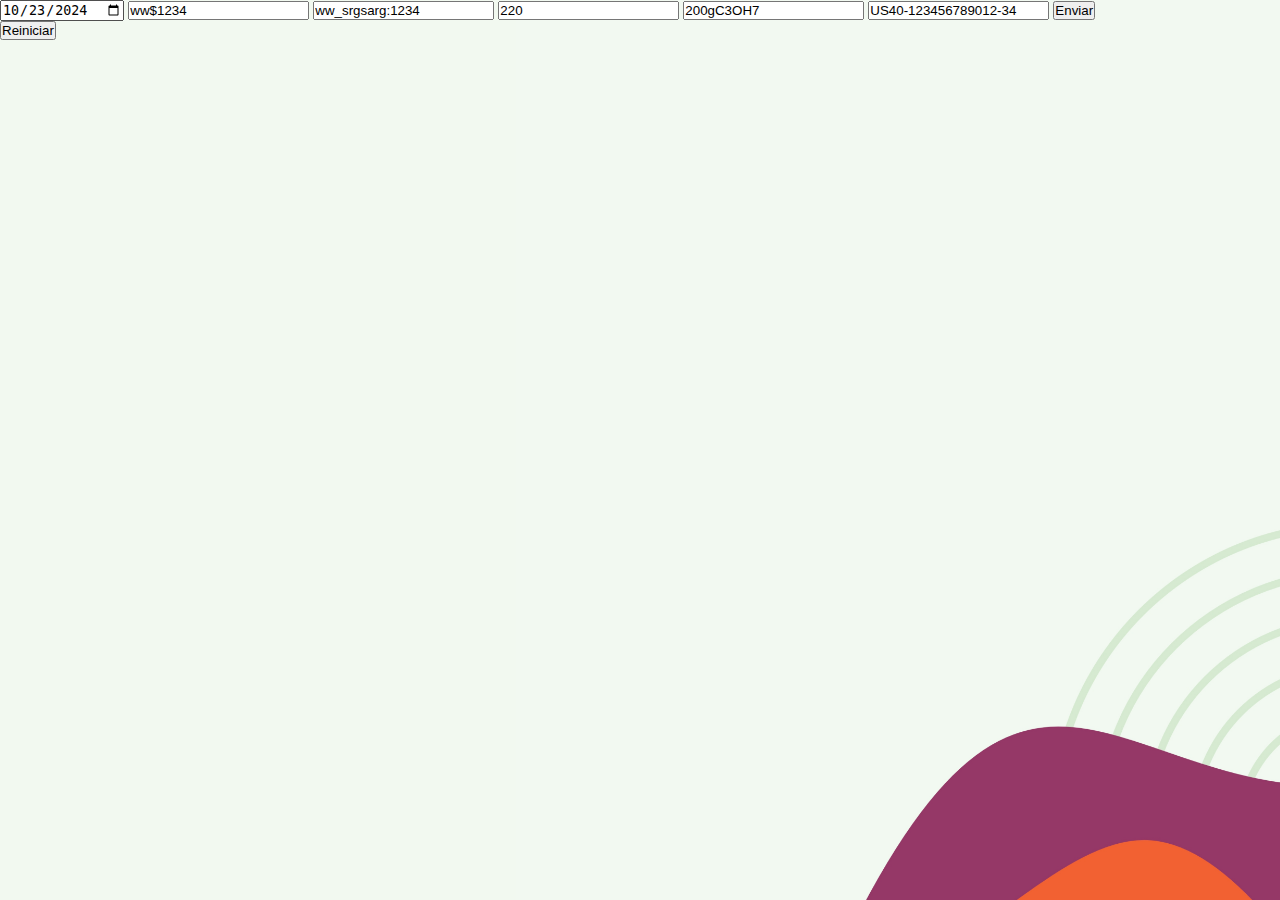
==== distribucion/index.html @ 569f1670 "1. Se cambio el diseño del fondo del juego de parejas 2. Se cambió la posición de la tabla del juego" ====
<!DOCTYPE html>
<html lang="es">
<head>
    <meta charset="UTF-8">
    <meta name="viewport" content="width=device-width, initial-scale=1.0">
    <link rel="stylesheet" href="css/style.css">
    <title>Distribución</title>
</head>
<body>
    <div id="contenedor">
        <form id="producto">
            <input type="date" id="fecha" value="2024-10-23">
            <input type="text" id="cocinero" placeholder="Nombre cocinero" value="ww$1234">
            <input type="text" id="direccion" placeholder="Dirección destino" value="ww_srgsarg:1234">
            <input type="number" id="gramos" placeholder="Gramos" value="220">
            <input type="text" id="composicion" placeholder="Composición" value="200gC3OH7">
            <input type="text" id="cuenta" placeholder="Nº Cuenta" value="US40-123456789012-34">
            <button>Enviar</button>
        </form>
    
        <h2 id="contador"></h2>
        <button id="reiniciar">Reiniciar</button>
    </div>

    <script src="js/script.js"></script>
    <script src="js/cookies.js"></script>
</body>
</html>
---- distribucion/css/style.css ----
* {
    padding: 0;
    margin: 0;
    box-sizing: border-box;
}

body {
    width: 100%;
    height: 100vh;
    background: center/cover no-repeat url("../img/fondo.png");
}
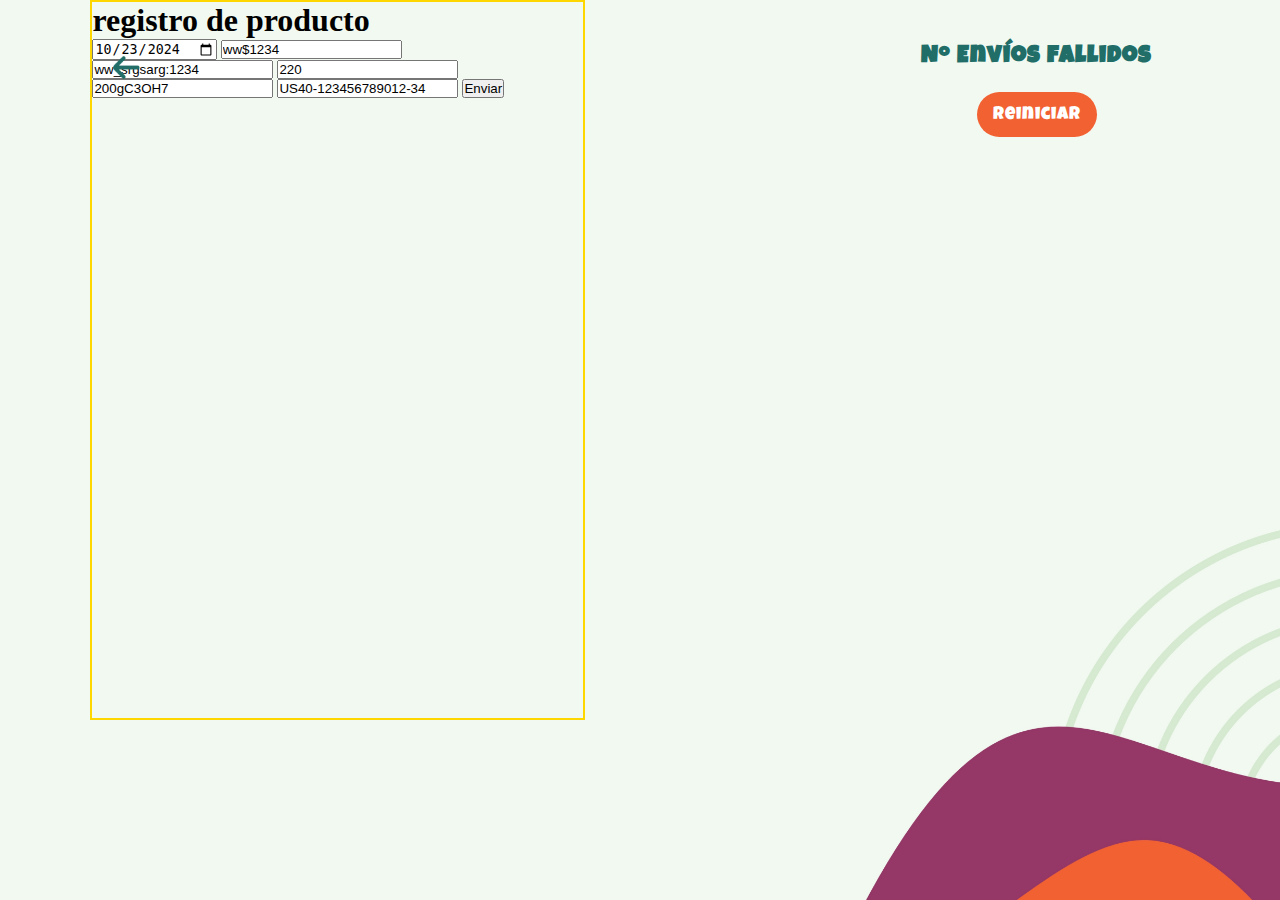
==== commit 357abf20: "Avance en los estilos de la sección del formulario" ====
--- a/distribucion/index.html
+++ b/distribucion/index.html
@@ -8,18 +8,30 @@
 </head>
 <body>
     <div id="contenedor">
-        <form id="producto">
-            <input type="date" id="fecha" value="2024-10-23">
-            <input type="text" id="cocinero" placeholder="Nombre cocinero" value="ww$1234">
-            <input type="text" id="direccion" placeholder="Dirección destino" value="ww_srgsarg:1234">
-            <input type="number" id="gramos" placeholder="Gramos" value="220">
-            <input type="text" id="composicion" placeholder="Composición" value="200gC3OH7">
-            <input type="text" id="cuenta" placeholder="Nº Cuenta" value="US40-123456789012-34">
-            <button>Enviar</button>
-        </form>
-    
-        <h2 id="contador"></h2>
-        <button id="reiniciar">Reiniciar</button>
+        <div id="volver">
+            <a href="/Inicio/index.html"><img src="img/volver.png"></a>
+        </div>
+
+        <div class="cont-form">
+            <h1>registro de producto</h1>
+
+            <form id="producto">
+                <input type="date" id="fecha" value="2024-10-23">
+                <input type="text" id="cocinero" placeholder="Nombre cocinero" value="ww$1234">
+                <input type="text" id="direccion" placeholder="Dirección destino" value="ww_srgsarg:1234">
+                <input type="number" id="gramos" placeholder="Gramos" value="220">
+                <input type="text" id="composicion" placeholder="Composición" value="200gC3OH7">
+                <input type="text" id="cuenta" placeholder="Nº Cuenta" value="US40-123456789012-34">
+                <button>Enviar</button>
+            </form>
+        </div>
+
+
+        <div id="fallos">
+            <h1>Nº Envíos fallidos</h1>
+            <p id="contador"></p>
+            <button id="reiniciar">Reiniciar</button>
+        </div>
     </div>
 
     <script src="js/script.js"></script>
--- a/distribucion/css/style.css
+++ b/distribucion/css/style.css
@@ -1,3 +1,13 @@
+@font-face {
+    font-family: "LuckiestGuy";
+    src: url("../fuentes/Luckiest_Guy/LuckiestGuy-Regular.ttf");
+}
+
+@font-face {
+    font-family: "Inter";
+    src: url("../fuentes/Inter/static/Inter_18pt-Regular.ttf");
+}
+
 * {
     padding: 0;
     margin: 0;
@@ -8,5 +18,66 @@
     width: 100%;
     height: 100vh;
     background: center/cover no-repeat url("../img/fondo.png");
+    display: flex;
+    justify-content: center;
 }
 
+#volver {
+    width: 10%;
+    position: absolute;
+    top: 5%;
+    left: 8%;
+}
+
+#volver img{
+    width: 45px;
+    height: 45px;
+}
+
+.cont-form {
+    border: 2px solid gold;
+    width: 45%;
+    height: 80%;
+    display: flex;
+    flex-direction: column;
+}
+
+
+#fallos {
+    color: #216E68;
+    font-family: "LuckiestGuy";
+    font-size: 42px;
+    text-align: center;
+    position: absolute;
+    top: 5%;
+    right: 10%;
+    display: flex;
+    flex-direction: column;
+    align-items: center;
+    justify-content: center;
+    gap: 3%;
+}
+
+#fallos h1 {
+    font-size: 24px;
+    letter-spacing: 1px;
+}
+
+#fallos button {
+    background-color: #F26132;
+    color: white;
+    border: none;
+    font-family: "LuckiestGuy";
+    letter-spacing: 1px;
+    width: 120px;
+    height: 45px;
+    border-radius: 50px;
+    font-size: 18px;
+    cursor: pointer;
+    transition: 0.3s ease;
+    margin-top: 10%;
+}
+
+#fallos button:hover{
+    background-color: #953867;
+}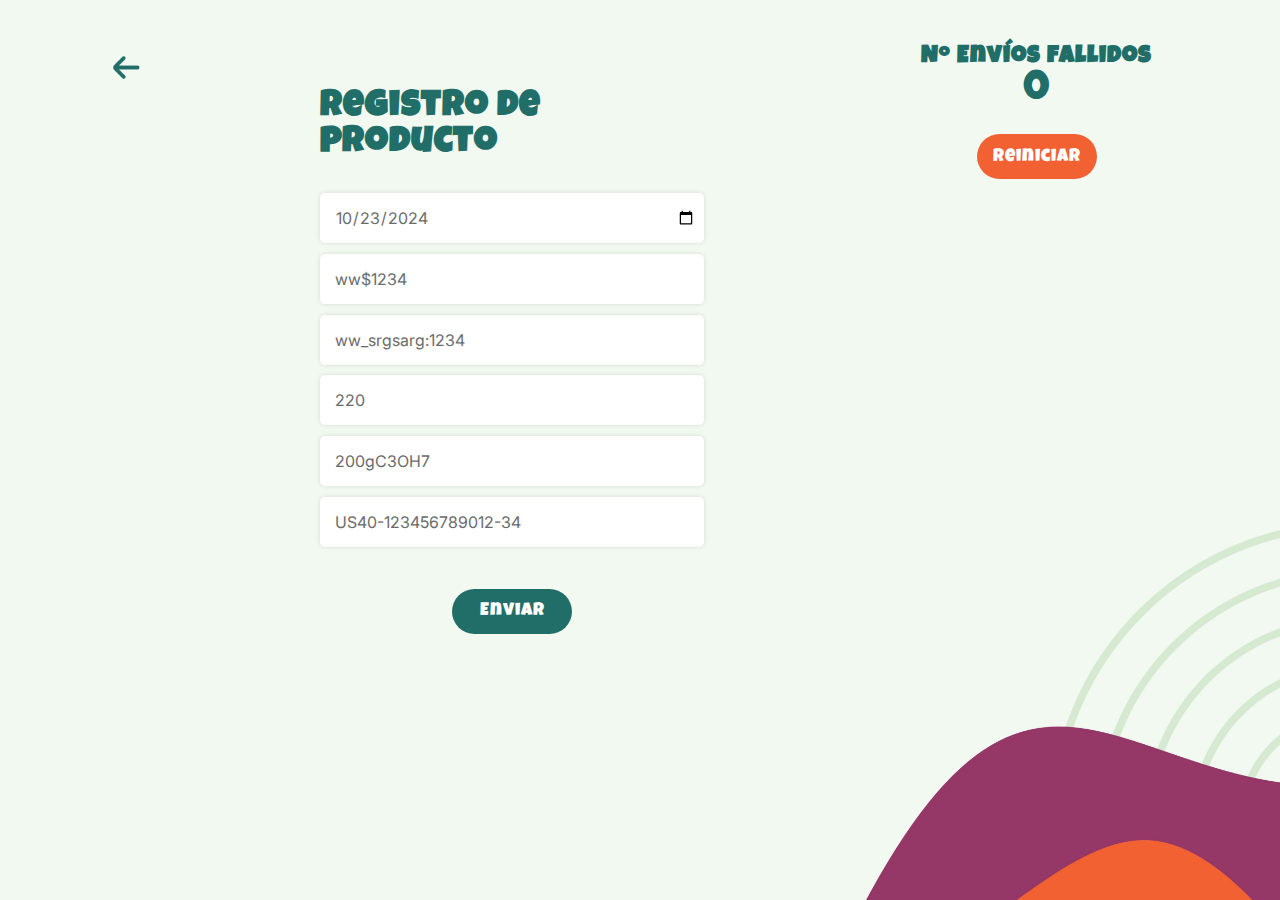
==== commit 216ac6a2: "1. Estilizada sección del formulario 2. Se comentó: a. El CSS del form b. el JS del test 3. Se elimi" ====
--- a/distribucion/index.html
+++ b/distribucion/index.html
@@ -16,13 +16,13 @@
             <h1>registro de producto</h1>
 
             <form id="producto">
-                <input type="date" id="fecha" value="2024-10-23">
-                <input type="text" id="cocinero" placeholder="Nombre cocinero" value="ww$1234">
-                <input type="text" id="direccion" placeholder="Dirección destino" value="ww_srgsarg:1234">
-                <input type="number" id="gramos" placeholder="Gramos" value="220">
-                <input type="text" id="composicion" placeholder="Composición" value="200gC3OH7">
-                <input type="text" id="cuenta" placeholder="Nº Cuenta" value="US40-123456789012-34">
-                <button>Enviar</button>
+                <input class="input" type="date" id="fecha" value="2024-10-23">
+                <input class="input" type="text" id="cocinero" placeholder="Nombre cocinero" value="ww$1234">
+                <input class="input" type="text" id="direccion" placeholder="Dirección destino" value="ww_srgsarg:1234">
+                <input class="input" type="number" id="gramos" placeholder="Gramos" value="220">
+                <input class="input" type="text" id="composicion" placeholder="Composición" value="200gC3OH7">
+                <input class="input" type="text" id="cuenta" placeholder="Nº Cuenta" value="US40-123456789012-34">
+                <button id="enviar">Enviar</button>
             </form>
         </div>
 
--- a/distribucion/css/style.css
+++ b/distribucion/css/style.css
@@ -19,7 +19,7 @@
     height: 100vh;
     background: center/cover no-repeat url("../img/fondo.png");
     display: flex;
-    justify-content: center;
+    align-items: center;
 }
 
 #volver {
@@ -34,14 +34,54 @@
     height: 45px;
 }
 
+
+#contenedor {
+    width: 30%;
+    margin-left: 25%;
+    height: 80%;
+}
+
+/*====================== FORMULARIO ====================*/
+
 .cont-form {
-    border: 2px solid gold;
-    width: 45%;
-    height: 80%;
+    width: 100%;
+    height: 90%;
     display: flex;
     flex-direction: column;
+    align-items: center;
 }
 
+.cont-form h1{
+    font-size: 36px;
+    font-family: "LuckiestGuy";
+    letter-spacing: 1px;
+    color: #216E68;
+}
+
+.cont-form form {
+    display: flex;
+    flex-direction: column;
+    gap: 2%;
+    width: 100%;
+    height: 100%;
+    margin-top: 8%;
+}
+
+.input {
+    border: none;
+    border-radius: 5px;
+    box-shadow: 0 0 5px rgba(0, 0, 0, 0.116);
+    background-color: white;
+    height: 50px;
+    padding: 2%;
+    padding-left: 4%;
+    font-size: 16px;
+    font-family: "inter";
+    color: rgb(107, 107, 107);
+}
+
+
+/*====================== CONTADOR FALLOS EN LOS ENVÍOS ====================*/
 
 #fallos {
     color: #216E68;
@@ -63,8 +103,14 @@
     letter-spacing: 1px;
 }
 
-#fallos button {
-    background-color: #F26132;
+/*====================== CONTADOR FALLOS EN LOS ENVÍOS ====================*/
+#etiqueta{
+
+}
+
+/*====================== BOTONES ====================*/
+
+#fallos button, #volverForm, #enviar{
     color: white;
     border: none;
     font-family: "LuckiestGuy";
@@ -75,9 +121,24 @@
     font-size: 18px;
     cursor: pointer;
     transition: 0.3s ease;
-    margin-top: 10%;
 }
 
-#fallos button:hover{
+#fallos button, #volverForm  {
+    margin-top: 10%;
+    background-color: #F26132;
+}
+
+#fallos button:hover, #enviar:hover, #volverForm:hover{
     background-color: #953867;
+}
+
+#enviar {
+    background-color: #216E68;
+    align-self: center;
+    margin-top: 8%;
+}
+
+#volverForm {
+    width: 200px;
+    height: 40px;
 }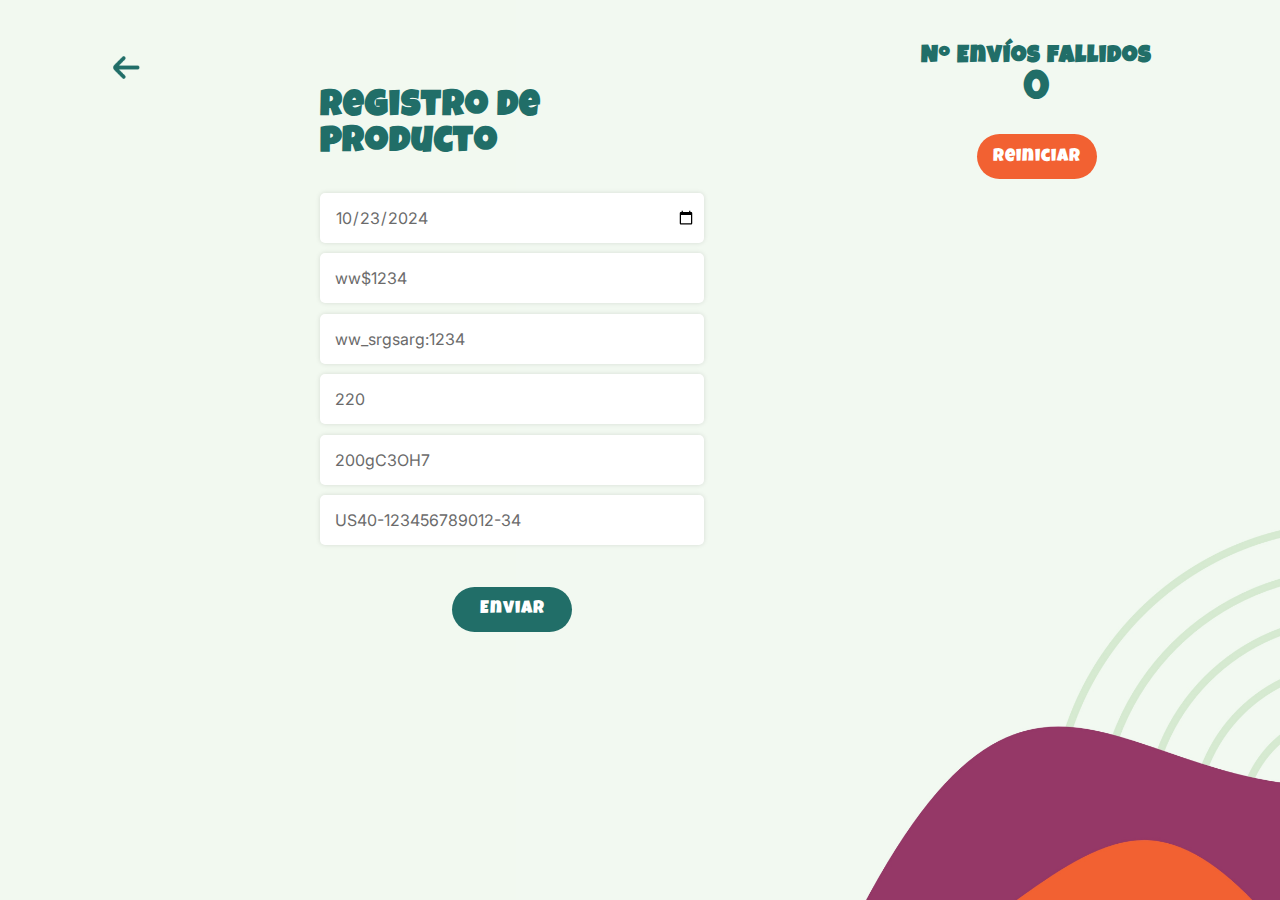
==== commit ed81f57d: "Error de no redireccionado a inicio corregido" ====
--- a/distribucion/index.html
+++ b/distribucion/index.html
@@ -9,7 +9,7 @@
 <body>
     <div id="contenedor">
         <div id="volver">
-            <a href="/Inicio/index.html"><img src="img/volver.png"></a>
+            <a href="../Inicio/index.html"><img src="img/volver.png"></a>
         </div>
 
         <div class="cont-form">
--- a/distribucion/css/style.css
+++ b/distribucion/css/style.css
@@ -105,7 +105,21 @@
 
 /*====================== CONTADOR FALLOS EN LOS ENVÍOS ====================*/
 #etiqueta{
+    font-family: "inter";
+    line-height: 35px;
+    font-size: 18px;
+}
 
+#producto {
+    font-family: "LuckiestGuy";
+    font-size: 38px;
+    letter-spacing: 1px;
+    color: #216E68;
+    margin-bottom: 5%;
+}
+
+#etiqueta span {
+    font-weight: 800;
 }
 
 /*====================== BOTONES ====================*/
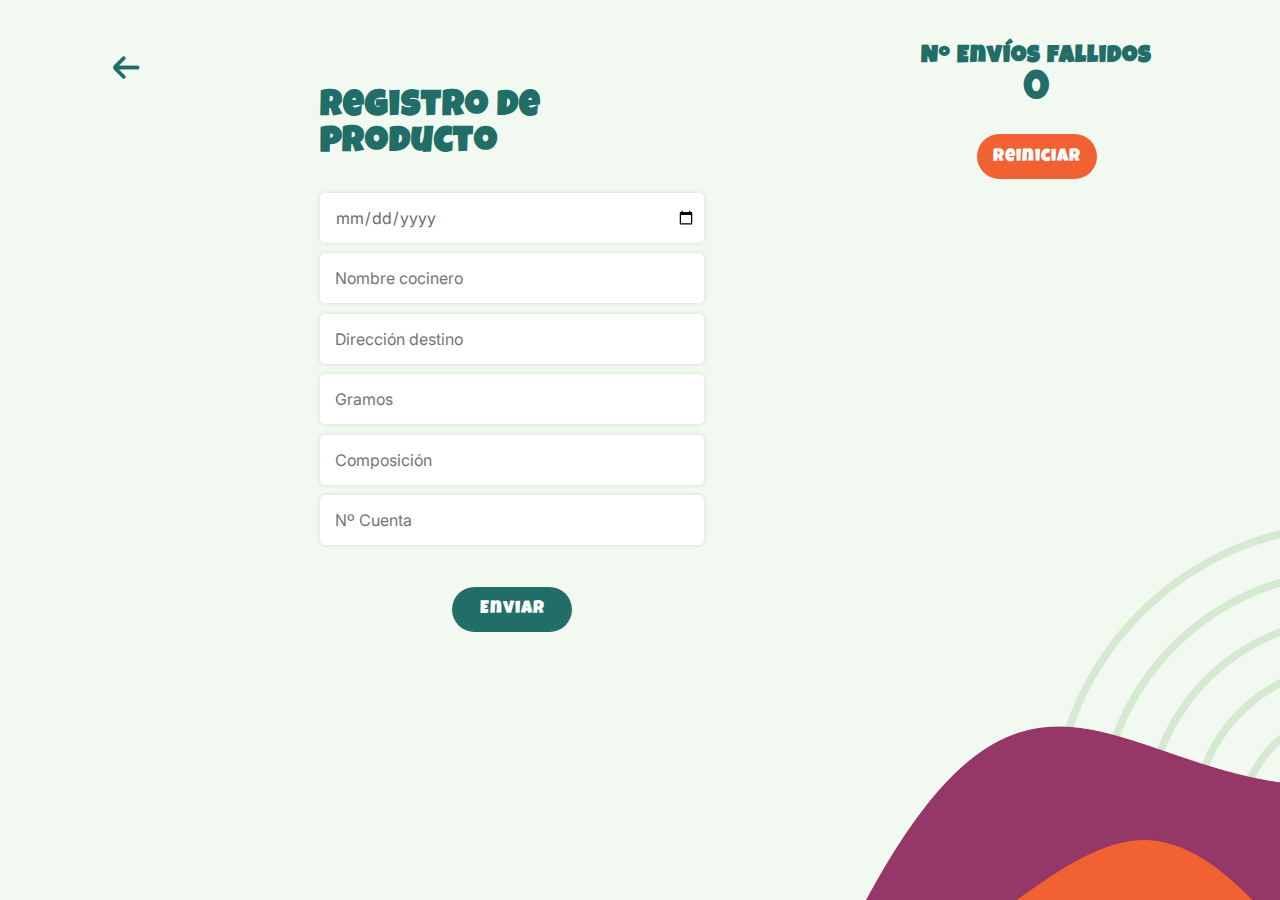
==== commit 7ef4c38b: "Eliminados los "value" del index de la sección de distribución de productos" ====
--- a/distribucion/index.html
+++ b/distribucion/index.html
@@ -16,12 +16,12 @@
             <h1>registro de producto</h1>
 
             <form id="producto">
-                <input class="input" type="date" id="fecha" value="2024-10-23">
-                <input class="input" type="text" id="cocinero" placeholder="Nombre cocinero" value="ww$1234">
-                <input class="input" type="text" id="direccion" placeholder="Dirección destino" value="ww_srgsarg:1234">
-                <input class="input" type="number" id="gramos" placeholder="Gramos" value="220">
-                <input class="input" type="text" id="composicion" placeholder="Composición" value="200gC3OH7">
-                <input class="input" type="text" id="cuenta" placeholder="Nº Cuenta" value="US40-123456789012-34">
+                <input class="input" type="date" id="fecha">
+                <input class="input" type="text" id="cocinero" placeholder="Nombre cocinero">
+                <input class="input" type="text" id="direccion" placeholder="Dirección destino">
+                <input class="input" type="number" id="gramos" placeholder="Gramos">
+                <input class="input" type="text" id="composicion" placeholder="Composición">
+                <input class="input" type="text" id="cuenta" placeholder="Nº Cuenta">
                 <button id="enviar">Enviar</button>
             </form>
         </div>
@@ -35,6 +35,5 @@
     </div>
 
     <script src="js/script.js"></script>
-    <script src="js/cookies.js"></script>
 </body>
 </html>--- a/distribucion/css/style.css
+++ b/distribucion/css/style.css
@@ -80,6 +80,24 @@
     color: rgb(107, 107, 107);
 }
 
+#etiqueta{
+    font-family: "inter";
+    line-height: 35px;
+    font-size: 18px;
+}
+
+#producto, #num-producto {
+    font-family: "LuckiestGuy";
+    font-size: 38px;
+    letter-spacing: 1px;
+    color: #216E68;
+    margin-bottom: 5%;
+}
+
+#etiqueta span {
+    font-weight: 800;
+}
+
 
 /*====================== CONTADOR FALLOS EN LOS ENVÍOS ====================*/
 
@@ -103,24 +121,6 @@
     letter-spacing: 1px;
 }
 
-/*====================== CONTADOR FALLOS EN LOS ENVÍOS ====================*/
-#etiqueta{
-    font-family: "inter";
-    line-height: 35px;
-    font-size: 18px;
-}
-
-#producto {
-    font-family: "LuckiestGuy";
-    font-size: 38px;
-    letter-spacing: 1px;
-    color: #216E68;
-    margin-bottom: 5%;
-}
-
-#etiqueta span {
-    font-weight: 800;
-}
 
 /*====================== BOTONES ====================*/
 
@@ -155,4 +155,115 @@
 #volverForm {
     width: 200px;
     height: 40px;
+}
+
+/* =================== MÓVILES EN VERTICAL ========================*/
+@media screen and (max-width: 430px) {
+
+    #volver {
+        margin-left: 0;
+    }
+
+    #contenedor {
+        margin: 0;
+        width: 100%;
+        padding-left: 5%;
+        padding-right: 5%;
+    }
+
+    #producto {
+        margin-bottom: 0;
+    }
+
+    .input {
+        margin: .5%;
+    }
+
+    .cont-form h1 {
+        margin-top: 35%;
+        font-size: 22px;
+    }
+
+    #fallos h1{
+        font-size: 18px;
+    }
+
+    #fallos p{
+        font-size: 38px;
+    }
+
+    #fallos button,#producto button, #volverForm {
+        width: 100px;
+        height: 40px;
+        font-size: 14px;
+    }
+
+    #volverForm {
+        width: 150px;
+    }
+
+    #num-producto{
+        font-size: 28px;
+    }
+
+    #informacion {
+        font-size: 16px;
+    }
+}
+
+
+/* =================== MÓVILES EN HORIZONTAL ========================*/
+@media screen and (max-height: 430px) {
+
+    #contenedor {
+        width: 40%;
+        height: 90%;
+        margin-left: 20%;
+        margin-top: 5%;
+    }
+
+    .cont-form h1 {
+        display: none;
+    }
+
+    #producto {
+        margin: 0;
+    }
+
+    #fallos h1{
+        font-size: 18px;
+    }
+
+    #fallos p{
+        font-size: 38px;
+    }
+
+    #fallos button,#producto button, #volverForm {
+        width: 100px;
+        height: 40px;
+        font-size: 14px;
+    }
+
+    #producto button {
+        margin-top: 0;
+    }
+
+    #etiqueta {
+        width: 500px;
+    }
+
+    #volverForm {
+        width: 150px;
+        margin-top: 1%;
+    }
+
+    #num-producto{
+        font-size: 28px;
+        margin-bottom: 1%;
+    }
+
+    #informacion {
+        font-size: 16px;
+    }
+
 }